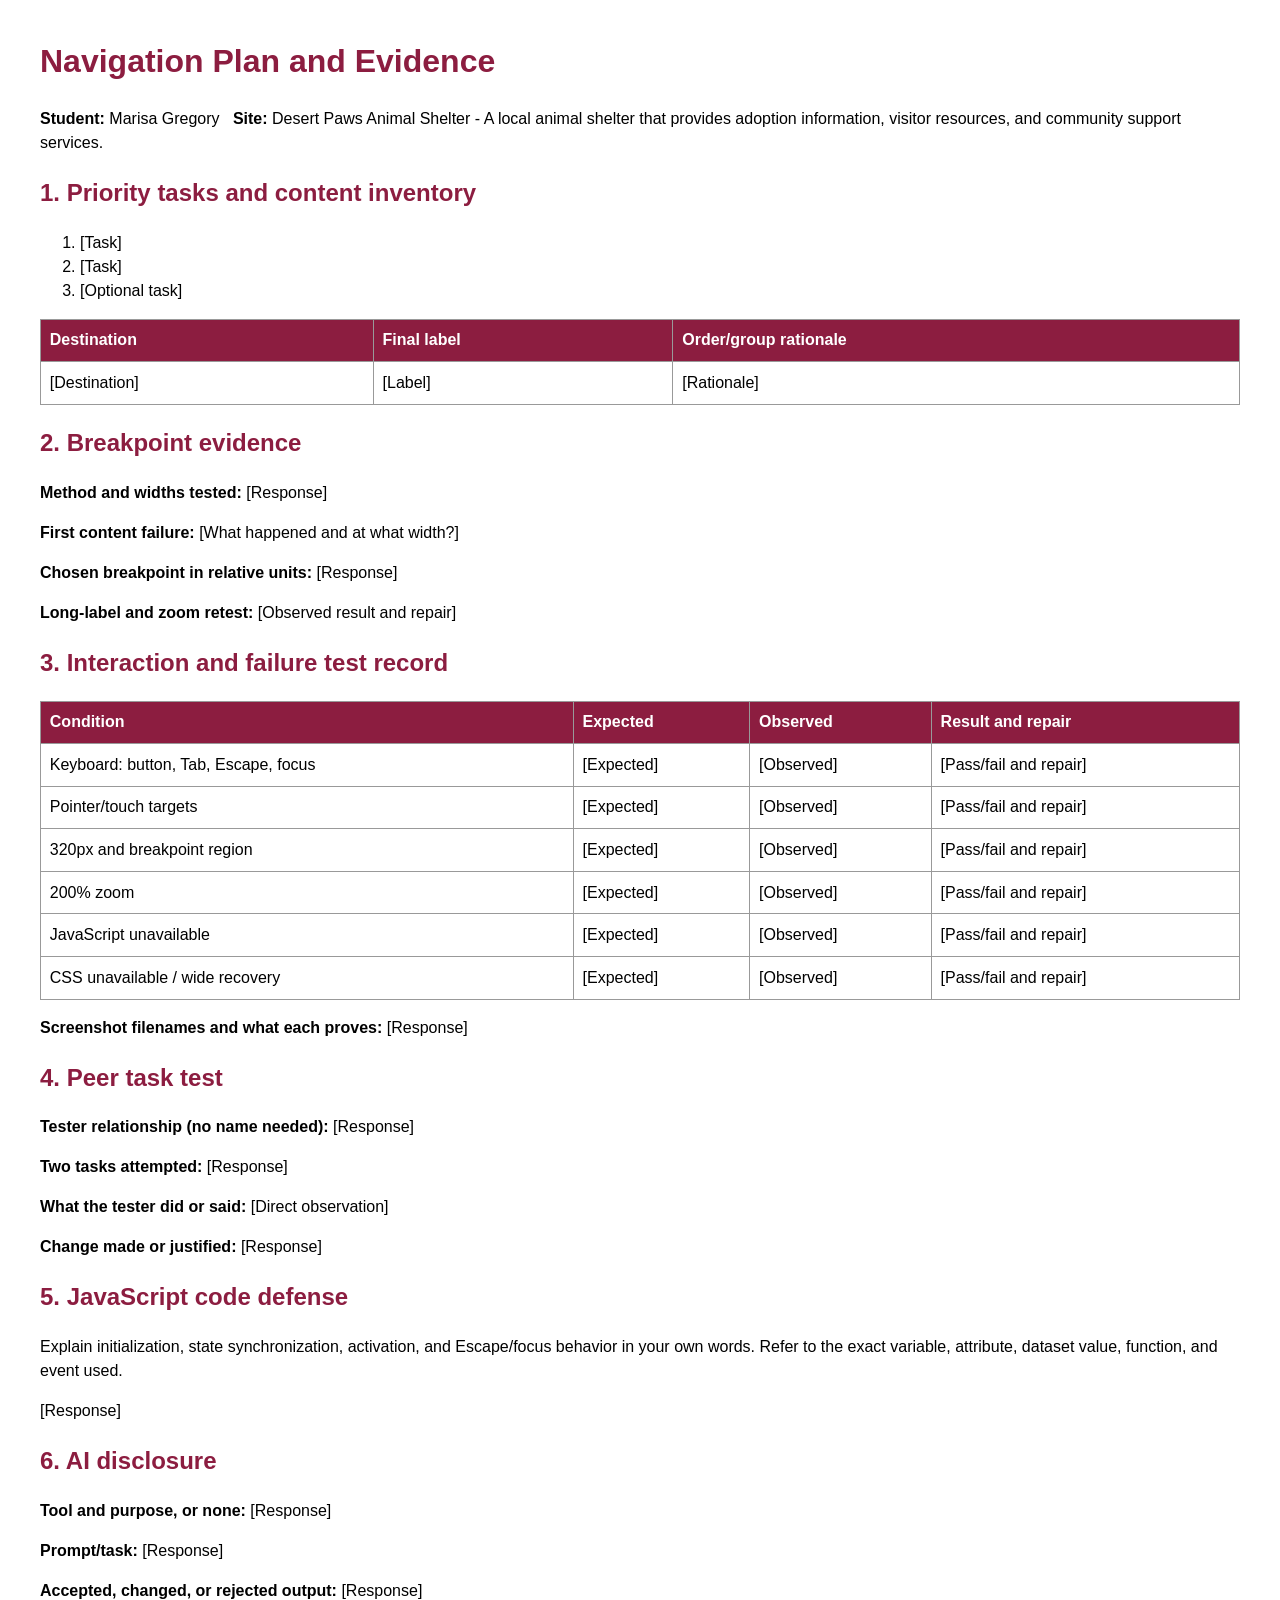
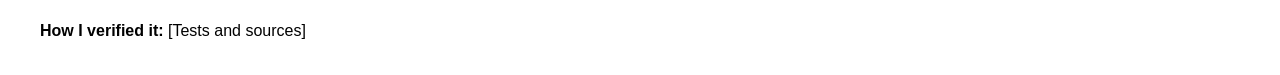
==== navigation-plan.html @ 023e8312 "Site Concept Updated" ====
<!doctype html>
<html lang="en">

<head>
    <meta charset="utf-8">
    <title>Navigation Plan and Evidence</title>

    <style>
        body {
            max-width: 75rem;
            margin: auto;
            padding: 1rem;
            font: 1rem/1.5 Arial, sans-serif;
        }

        h1,
        h2 {
            color: #8c1d40;
        }

        table {
            width: 100%;
            border-collapse: collapse;
        }

        th,
        td {
            border: 1px solid #999;
            padding: .55rem;
            text-align: left;
            vertical-align: top;
        }

        th {
            background: #8c1d40;
            color: #fff;
        }
    </style>
</head>

<body>
    <h1>Navigation Plan and Evidence</h1>

    <p>
        <strong>Student:</strong> Marisa Gregory &nbsp;
        <strong>Site:</strong> Desert Paws Animal Shelter - A local animal shelter that provides adoption information, visitor resources, and community support services.
    </p>

    <h2>1. Priority tasks and content inventory</h2>

    <ol>
        <li>[Task]</li>
        <li>[Task]</li>
        <li>[Optional task]</li>
    </ol>

    <table>
        <tr>
            <th>Destination</th>
            <th>Final label</th>
            <th>Order/group rationale</th>
        </tr>

        <tr>
            <td>[Destination]</td>
            <td>[Label]</td>
            <td>[Rationale]</td>
        </tr>
    </table>

    <h2>2. Breakpoint evidence</h2>

    <p>
        <strong>Method and widths tested:</strong> [Response]
    </p>

    <p>
        <strong>First content failure:</strong>
        [What happened and at what width?]
    </p>

    <p>
        <strong>Chosen breakpoint in relative units:</strong> [Response]
    </p>

    <p>
        <strong>Long-label and zoom retest:</strong>
        [Observed result and repair]
    </p>

    <h2>3. Interaction and failure test record</h2>

    <table>
        <tr>
            <th>Condition</th>
            <th>Expected</th>
            <th>Observed</th>
            <th>Result and repair</th>
        </tr>

        <tr>
            <td>Keyboard: button, Tab, Escape, focus</td>
            <td>[Expected]</td>
            <td>[Observed]</td>
            <td>[Pass/fail and repair]</td>
        </tr>

        <tr>
            <td>Pointer/touch targets</td>
            <td>[Expected]</td>
            <td>[Observed]</td>
            <td>[Pass/fail and repair]</td>
        </tr>

        <tr>
            <td>320px and breakpoint region</td>
            <td>[Expected]</td>
            <td>[Observed]</td>
            <td>[Pass/fail and repair]</td>
        </tr>

        <tr>
            <td>200% zoom</td>
            <td>[Expected]</td>
            <td>[Observed]</td>
            <td>[Pass/fail and repair]</td>
        </tr>

        <tr>
            <td>JavaScript unavailable</td>
            <td>[Expected]</td>
            <td>[Observed]</td>
            <td>[Pass/fail and repair]</td>
        </tr>

        <tr>
            <td>CSS unavailable / wide recovery</td>
            <td>[Expected]</td>
            <td>[Observed]</td>
            <td>[Pass/fail and repair]</td>
        </tr>
    </table>

    <p>
        <strong>Screenshot filenames and what each proves:</strong>
        [Response]
    </p>

    <h2>4. Peer task test</h2>

    <p>
        <strong>Tester relationship (no name needed):</strong> [Response]
    </p>

    <p>
        <strong>Two tasks attempted:</strong> [Response]
    </p>

    <p>
        <strong>What the tester did or said:</strong>
        [Direct observation]
    </p>

    <p>
        <strong>Change made or justified:</strong> [Response]
    </p>

    <h2>5. JavaScript code defense</h2>

    <p>
        Explain initialization, state synchronization, activation, and
        Escape/focus behavior in your own words. Refer to the exact variable,
        attribute, dataset value, function, and event used.
    </p>

    <p>[Response]</p>

    <h2>6. AI disclosure</h2>

    <p>
        <strong>Tool and purpose, or none:</strong> [Response]
    </p>

    <p>
        <strong>Prompt/task:</strong> [Response]
    </p>

    <p>
        <strong>Accepted, changed, or rejected output:</strong> [Response]
    </p>

    <p>
        <strong>How I verified it:</strong> [Tests and sources]
    </p>
</body>

</html>
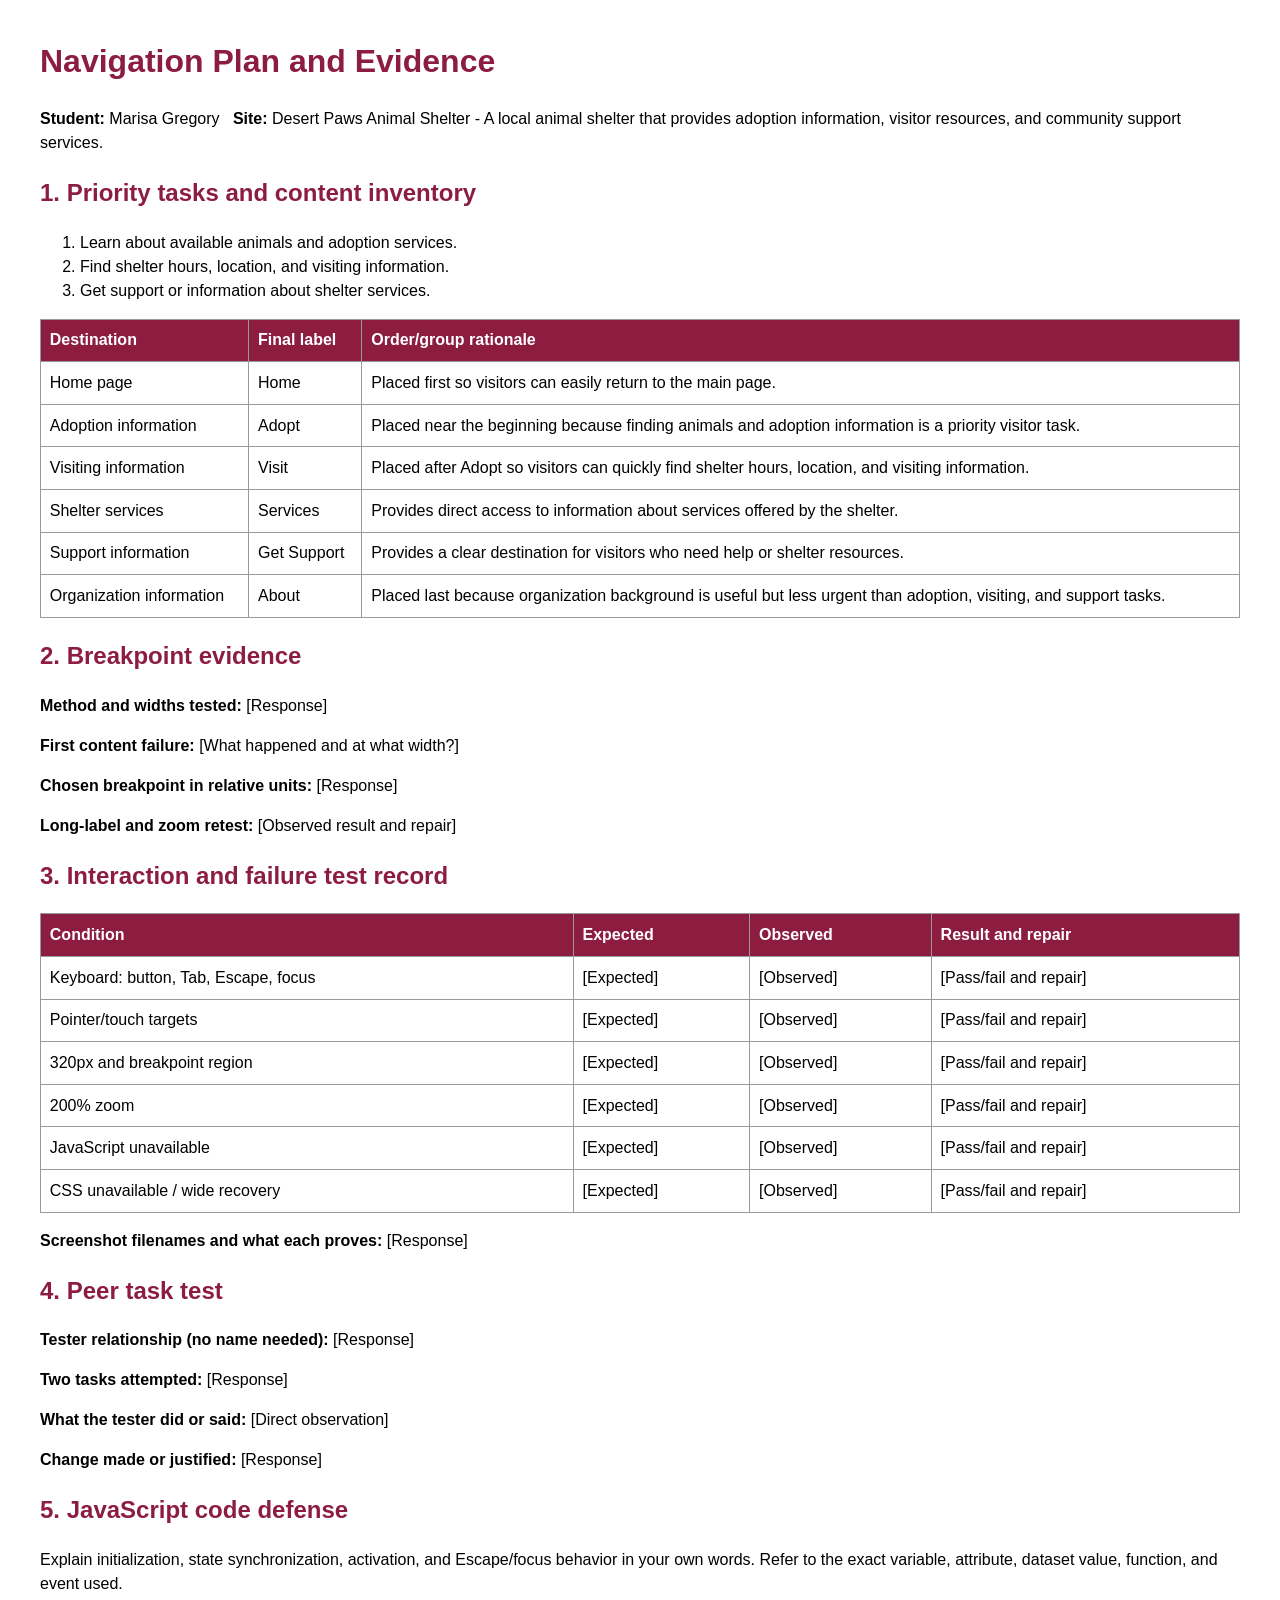
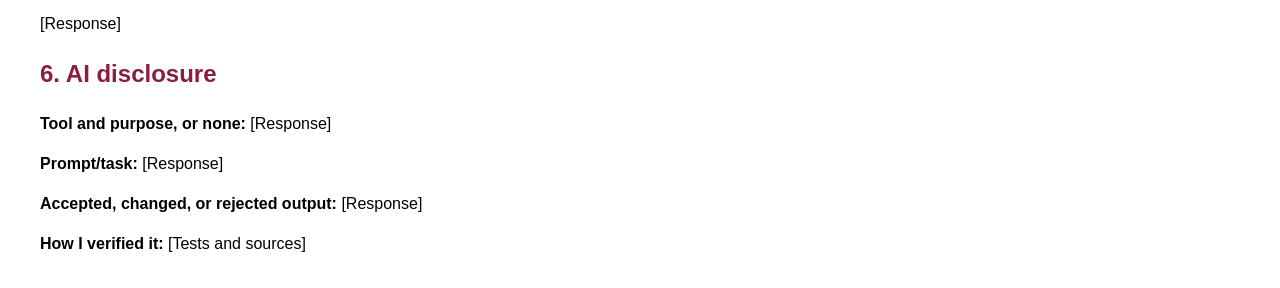
==== commit c3081a3b: "Updates" ====
--- a/navigation-plan.html
+++ b/navigation-plan.html
@@ -46,12 +46,11 @@
         <strong>Site:</strong> Desert Paws Animal Shelter - A local animal shelter that provides adoption information, visitor resources, and community support services.
     </p>
 
-    <h2>1. Priority tasks and content inventory</h2>
-
+   <h2>1. Priority tasks and content inventory</h2>
     <ol>
-        <li>[Task]</li>
-        <li>[Task]</li>
-        <li>[Optional task]</li>
+        <li>Learn about available animals and adoption services.</li>
+        <li>Find shelter hours, location, and visiting information.</li>
+        <li>Get support or information about shelter services.</li>
     </ol>
 
     <table>
@@ -62,10 +61,41 @@
         </tr>
 
         <tr>
-            <td>[Destination]</td>
-            <td>[Label]</td>
-            <td>[Rationale]</td>
-        </tr>
+            <td>Home page</td>
+            <td>Home</td>
+            <td>Placed first so visitors can easily return to the main page.</td>
+        </tr>
+        
+        <tr>
+            <td>Adoption information</td>
+            <td>Adopt</td>
+            <td>Placed near the beginning because finding animals and adoption information is a priority visitor task.</td>
+        </tr>
+        
+        <tr>
+            <td>Visiting information</td>
+            <td>Visit</td>
+            <td>Placed after Adopt so visitors can quickly find shelter hours, location, and visiting information.</td>
+        </tr>
+        
+        <tr>
+            <td>Shelter services</td>
+            <td>Services</td>
+            <td>Provides direct access to information about services offered by the shelter.</td>
+        </tr>
+        
+        <tr>
+            <td>Support information</td>
+            <td>Get Support</td>
+            <td>Provides a clear destination for visitors who need help or shelter resources.</td>
+        </tr>
+        
+        <tr>
+            <td>Organization information</td>
+            <td>About</td>
+            <td>Placed last because organization background is useful but less urgent than adoption, visiting, and support tasks.</td>
+        </tr>
+        
     </table>
 
     <h2>2. Breakpoint evidence</h2>
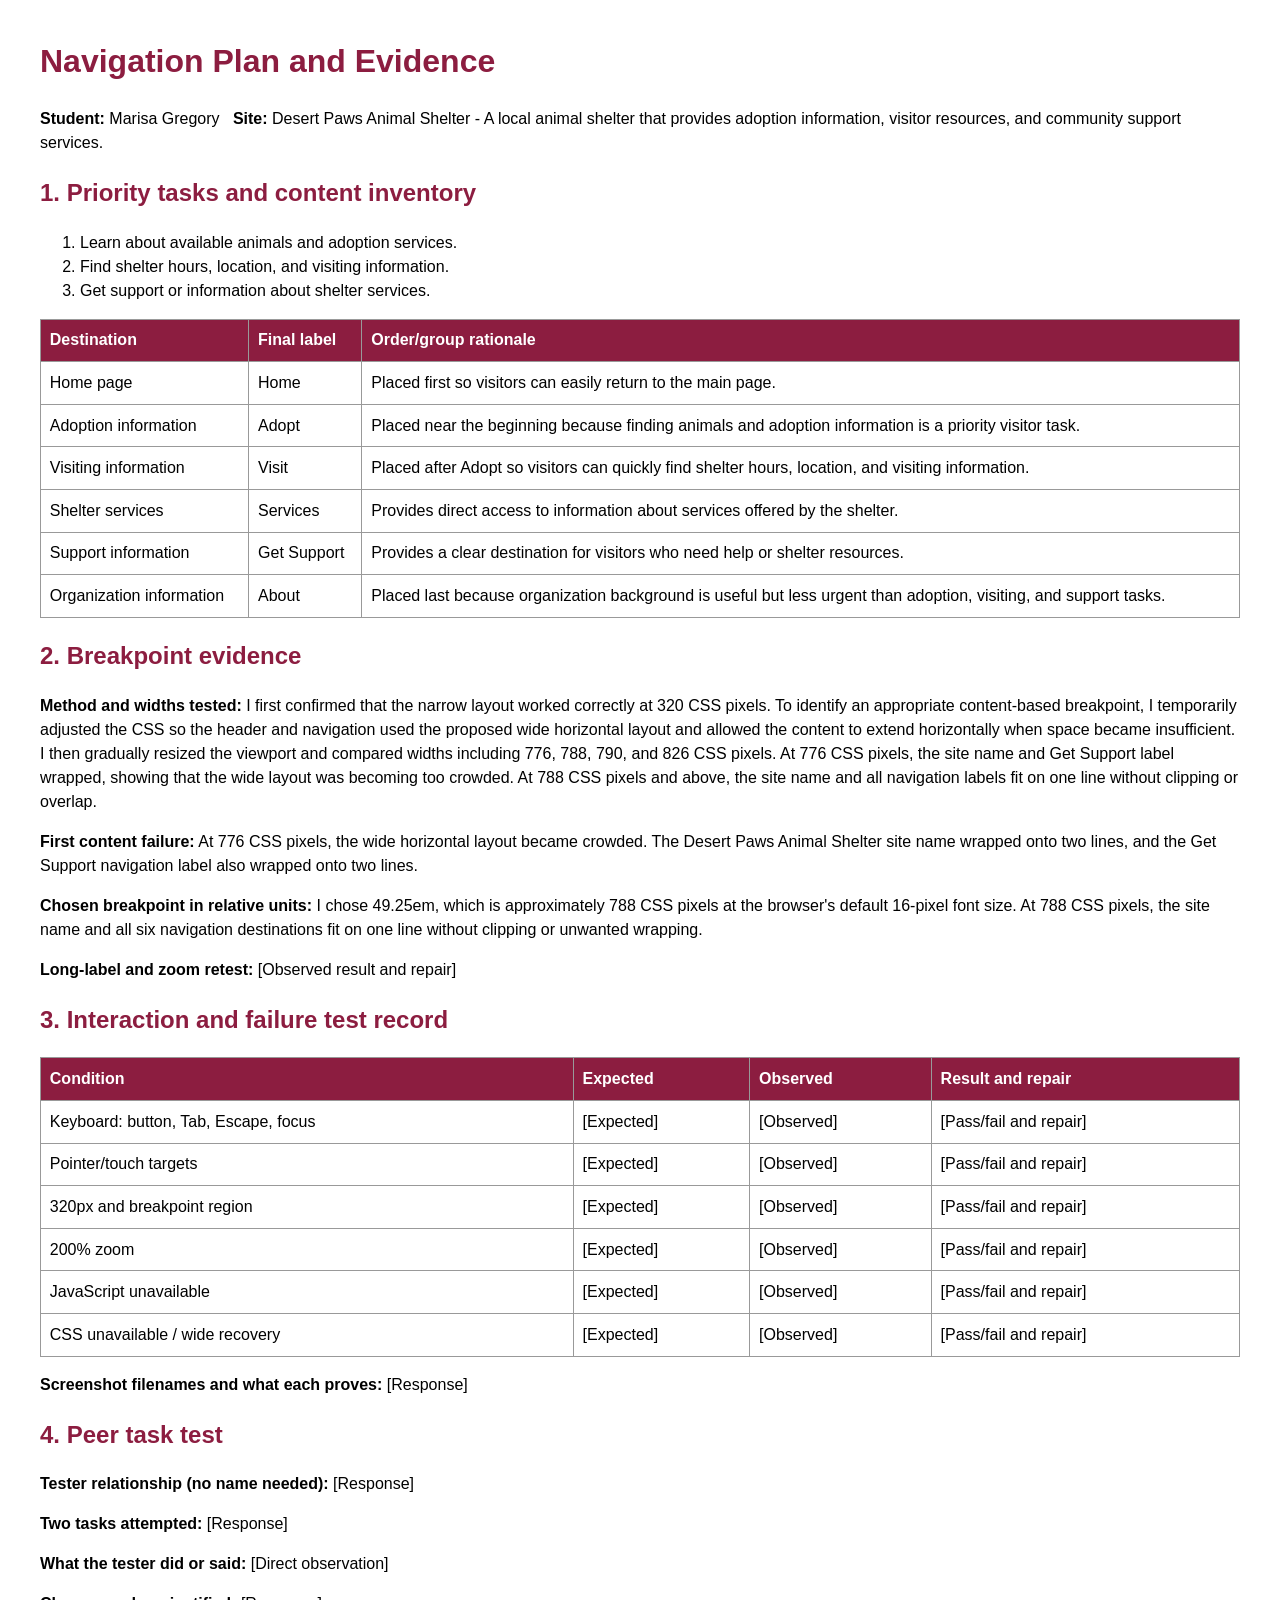
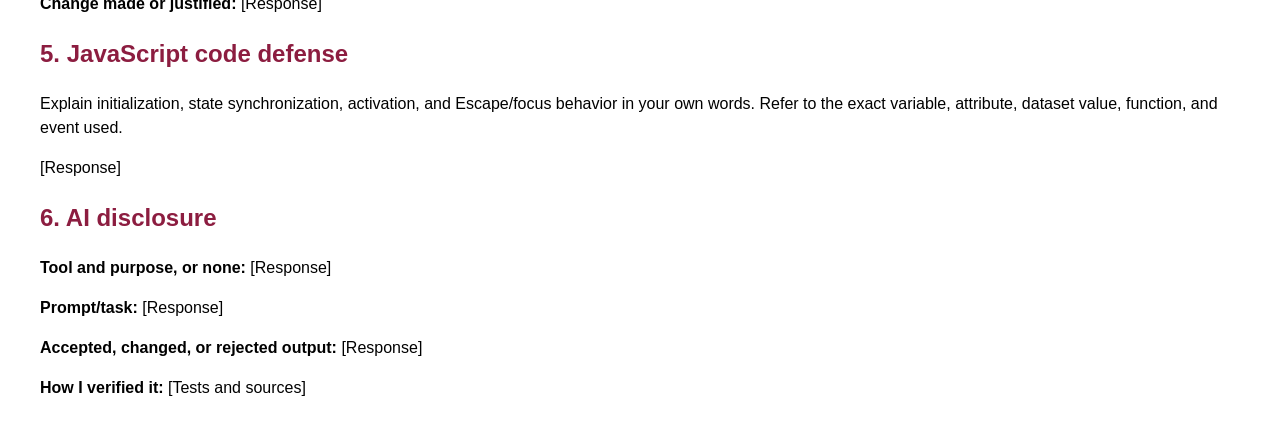
==== commit fa92f0ff: "Updates" ====
--- a/navigation-plan.html
+++ b/navigation-plan.html
@@ -95,23 +95,27 @@
             <td>About</td>
             <td>Placed last because organization background is useful but less urgent than adoption, visiting, and support tasks.</td>
         </tr>
-        
+
     </table>
 
     <h2>2. Breakpoint evidence</h2>
-
-    <p>
-        <strong>Method and widths tested:</strong> [Response]
-    </p>
-
-    <p>
-        <strong>First content failure:</strong>
-        [What happened and at what width?]
-    </p>
-
-    <p>
-        <strong>Chosen breakpoint in relative units:</strong> [Response]
-    </p>
+        <p>
+            <strong>Method and widths tested:</strong>
+            I first confirmed that the narrow layout worked correctly at 320 CSS pixels. To identify an appropriate content-based breakpoint, I temporarily adjusted the CSS
+            so the header and navigation used the proposed wide horizontal layout and allowed the content to extend horizontally when space became insufficient. I then gradually
+            resized the viewport and compared widths including 776, 788, 790, and 826 CSS pixels. At 776 CSS pixels, the site name and Get Support label wrapped, showing that the wide
+            layout was becoming too crowded. At 788 CSS pixels and above, the site name and all navigation labels fit on one line without clipping or overlap.
+        </p>
+
+        <p>
+            <strong>First content failure:</strong>
+            At 776 CSS pixels, the wide horizontal layout became crowded. The Desert Paws Animal Shelter site name wrapped onto two lines, and the Get Support navigation label also wrapped onto two lines.
+        </p>
+
+        <p>
+            <strong>Chosen breakpoint in relative units:</strong>
+            I chose 49.25em, which is approximately 788 CSS pixels at the browser's default 16-pixel font size. At 788 CSS pixels, the site name and all six navigation destinations fit on one line without clipping or unwanted wrapping.
+        </p>
 
     <p>
         <strong>Long-label and zoom retest:</strong>
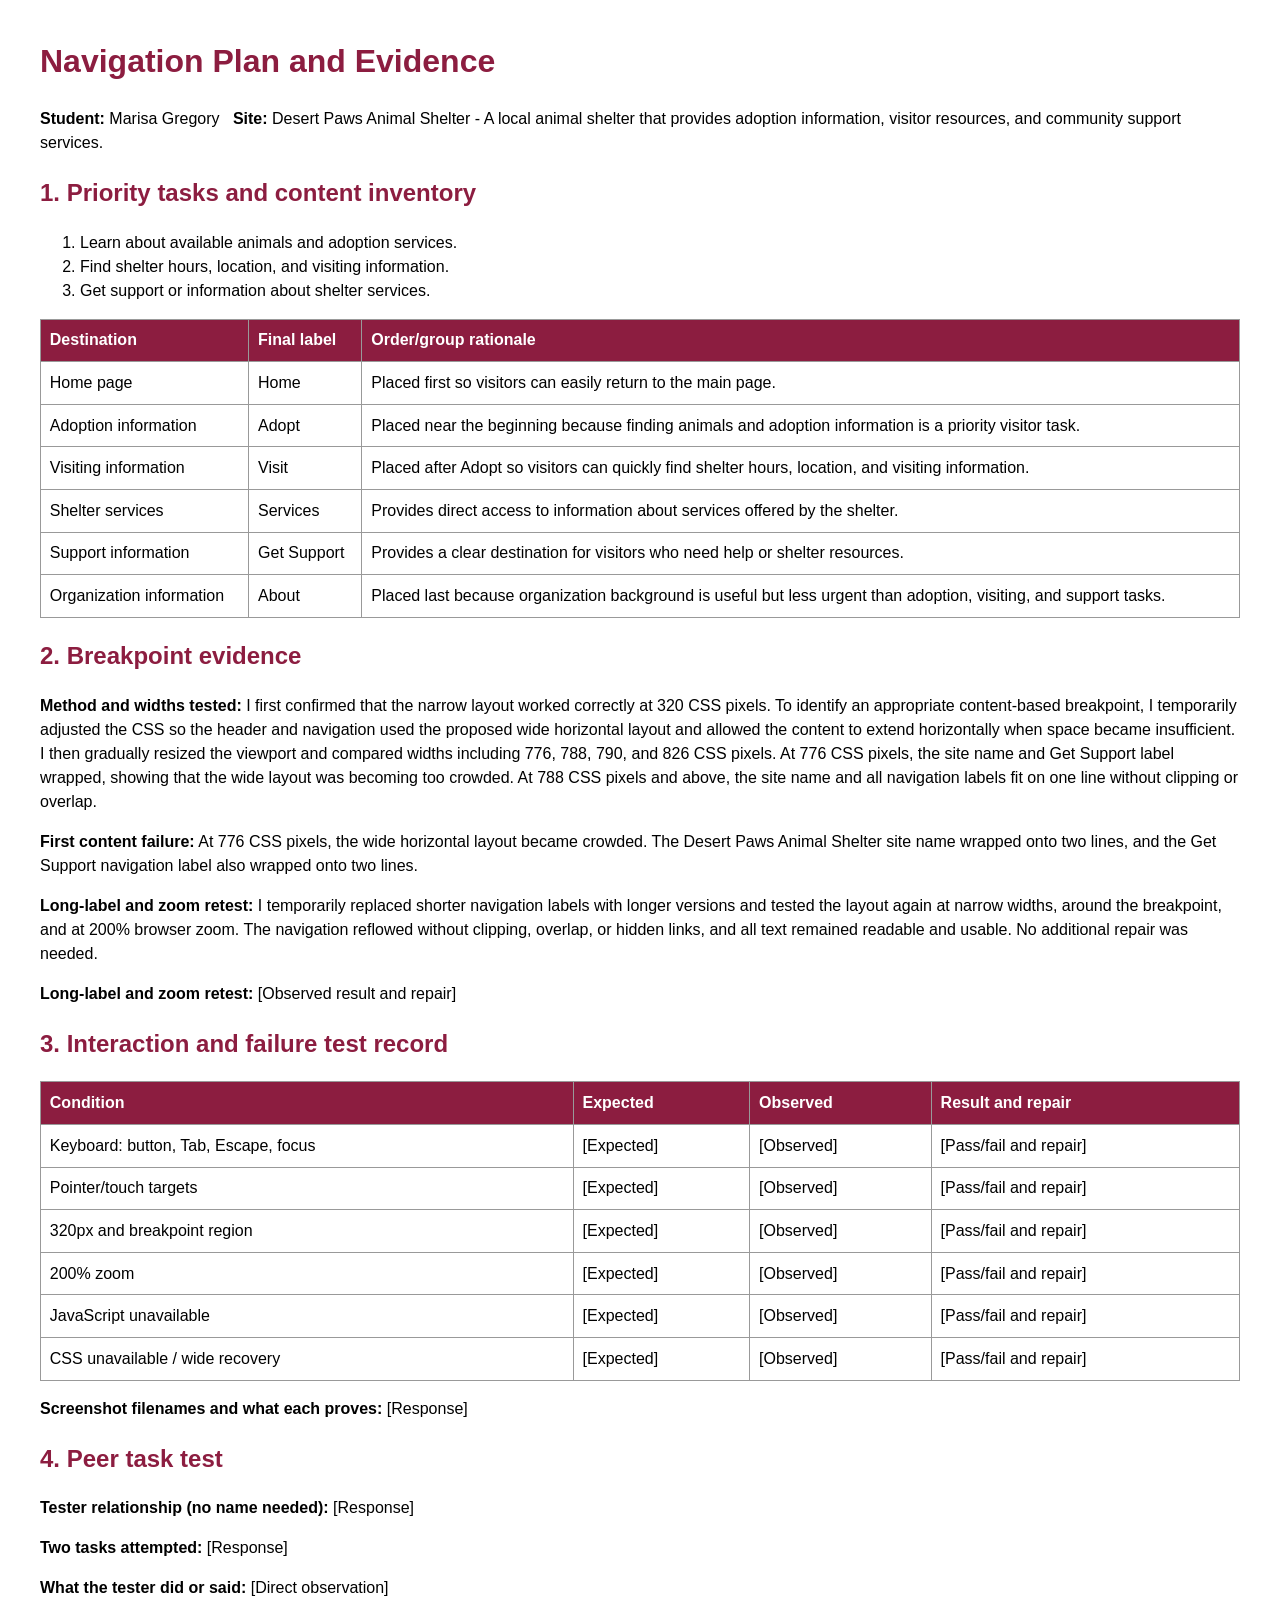
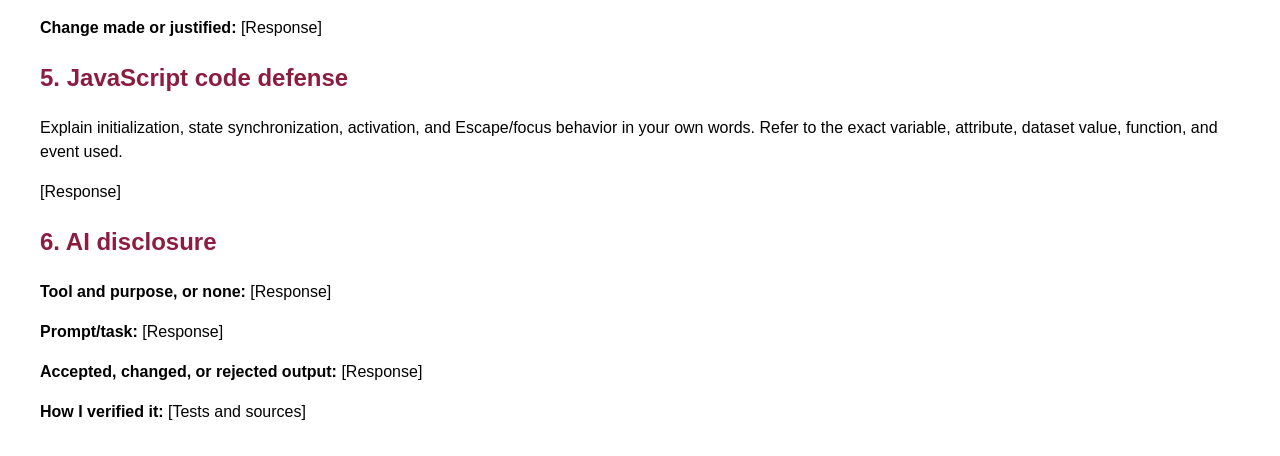
==== commit 2f8463d4: "Updates" ====
--- a/navigation-plan.html
+++ b/navigation-plan.html
@@ -113,8 +113,9 @@
         </p>
 
         <p>
-            <strong>Chosen breakpoint in relative units:</strong>
-            I chose 49.25em, which is approximately 788 CSS pixels at the browser's default 16-pixel font size. At 788 CSS pixels, the site name and all six navigation destinations fit on one line without clipping or unwanted wrapping.
+            <strong>Long-label and zoom retest:</strong>
+            I temporarily replaced shorter navigation labels with longer versions and tested the layout again at narrow widths, around the breakpoint, and at 200% browser zoom. The navigation reflowed without 
+            clipping, overlap, or hidden links, and all text remained readable and usable. No additional repair was needed.
         </p>
 
     <p>
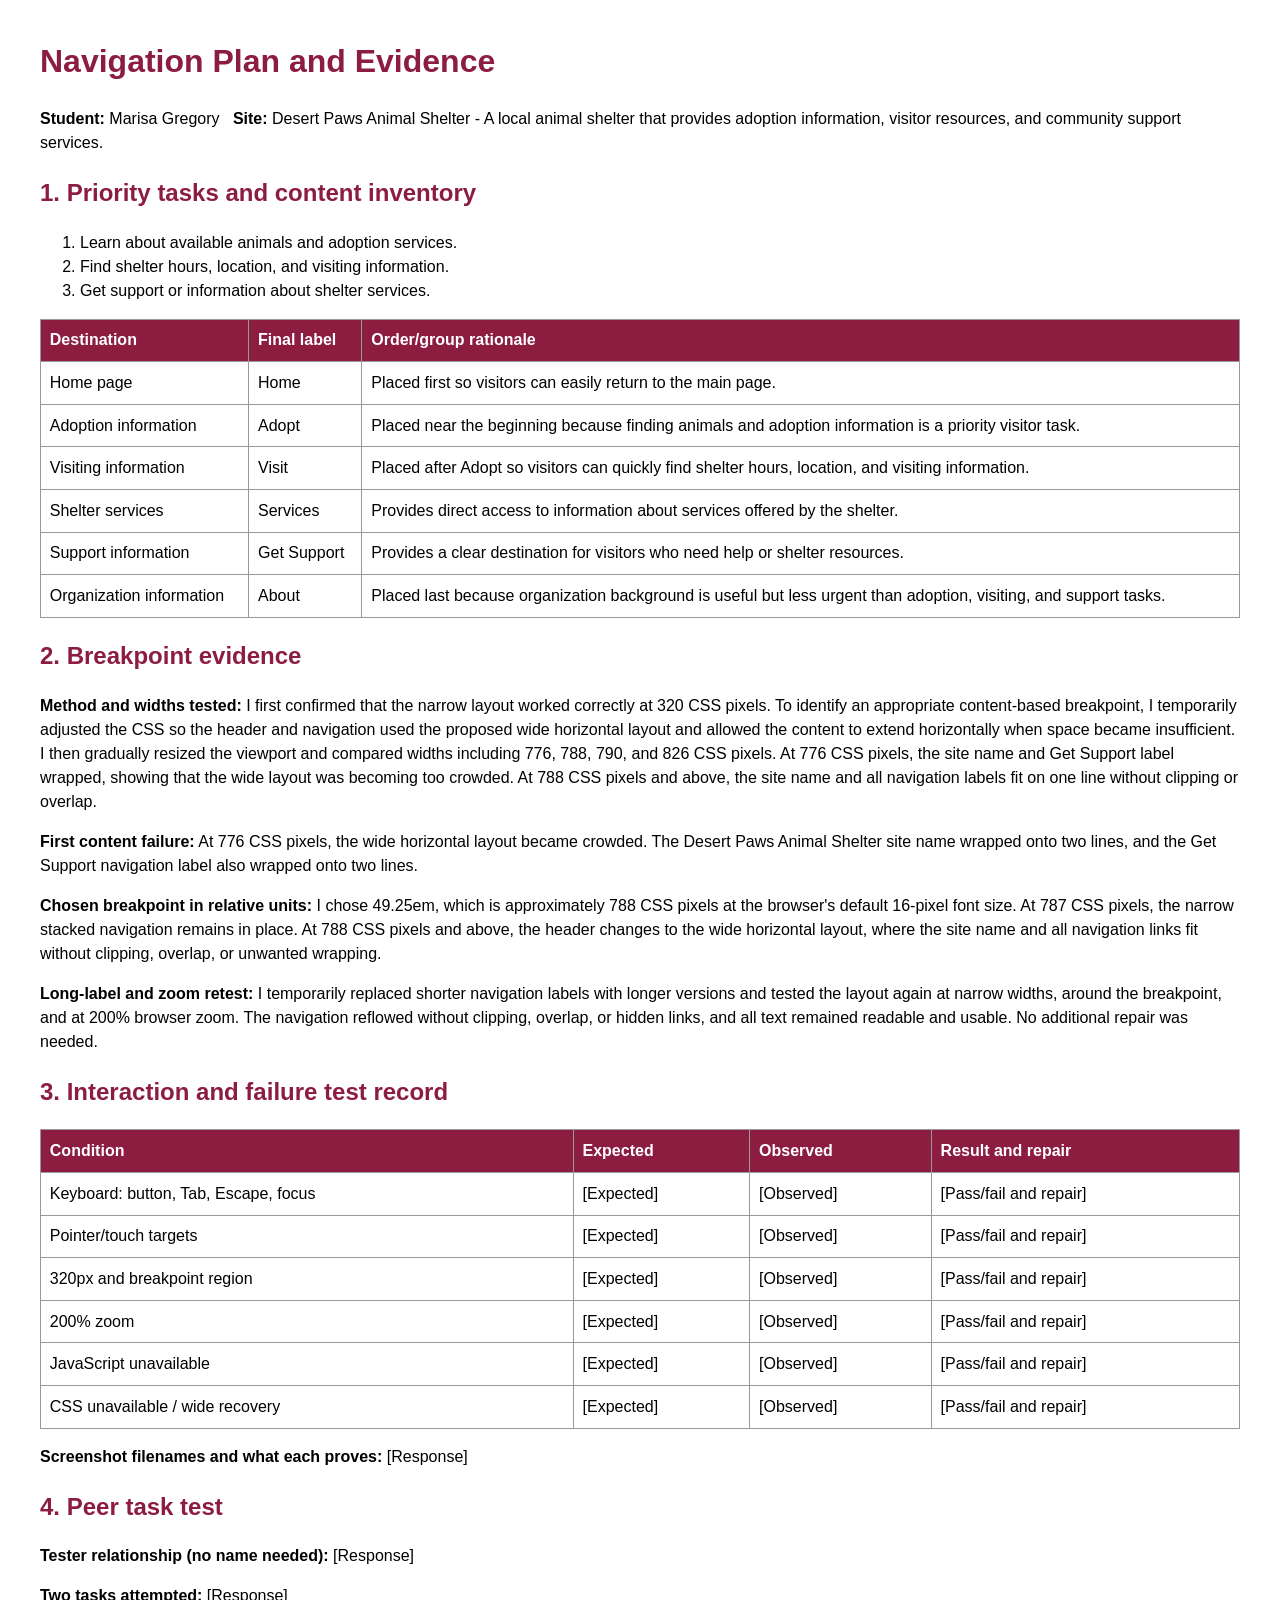
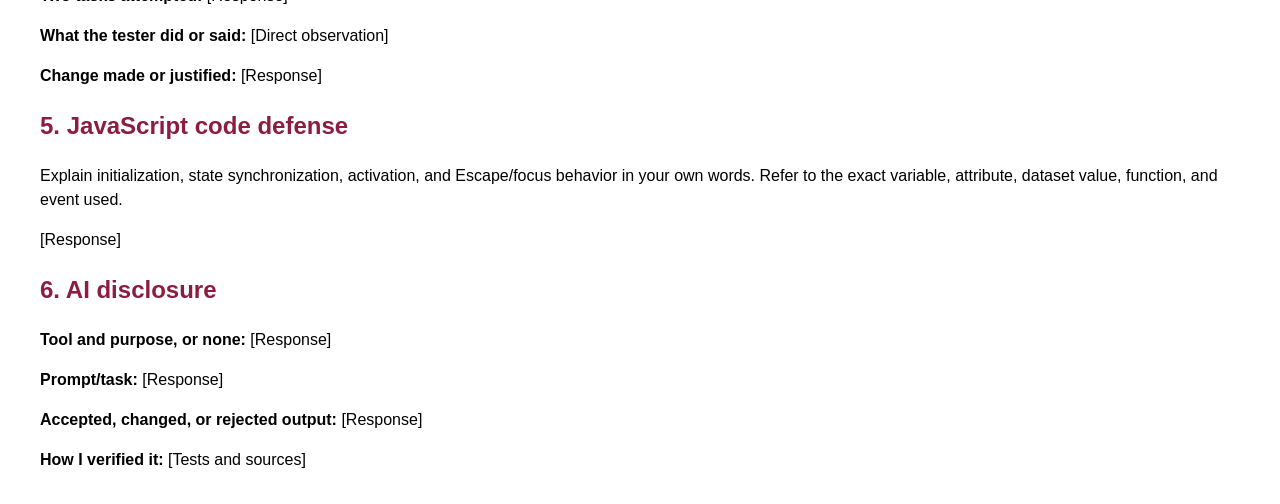
==== commit 6d33c12b: "Forgot my chosen breakpoint paragraph" ====
--- a/navigation-plan.html
+++ b/navigation-plan.html
@@ -113,15 +113,16 @@
         </p>
 
         <p>
+            <strong>Chosen breakpoint in relative units:</strong>
+            I chose 49.25em, which is approximately 788 CSS pixels at the browser's default 16-pixel font size. At 787 CSS pixels, the narrow stacked navigation remains in place. At 788 CSS pixels and above, 
+            the header changes to the wide horizontal layout, where the site name and all navigation links fit without clipping, overlap, or unwanted wrapping.
+        </p>
+
+        <p>
             <strong>Long-label and zoom retest:</strong>
             I temporarily replaced shorter navigation labels with longer versions and tested the layout again at narrow widths, around the breakpoint, and at 200% browser zoom. The navigation reflowed without 
             clipping, overlap, or hidden links, and all text remained readable and usable. No additional repair was needed.
         </p>
-
-    <p>
-        <strong>Long-label and zoom retest:</strong>
-        [Observed result and repair]
-    </p>
 
     <h2>3. Interaction and failure test record</h2>
 
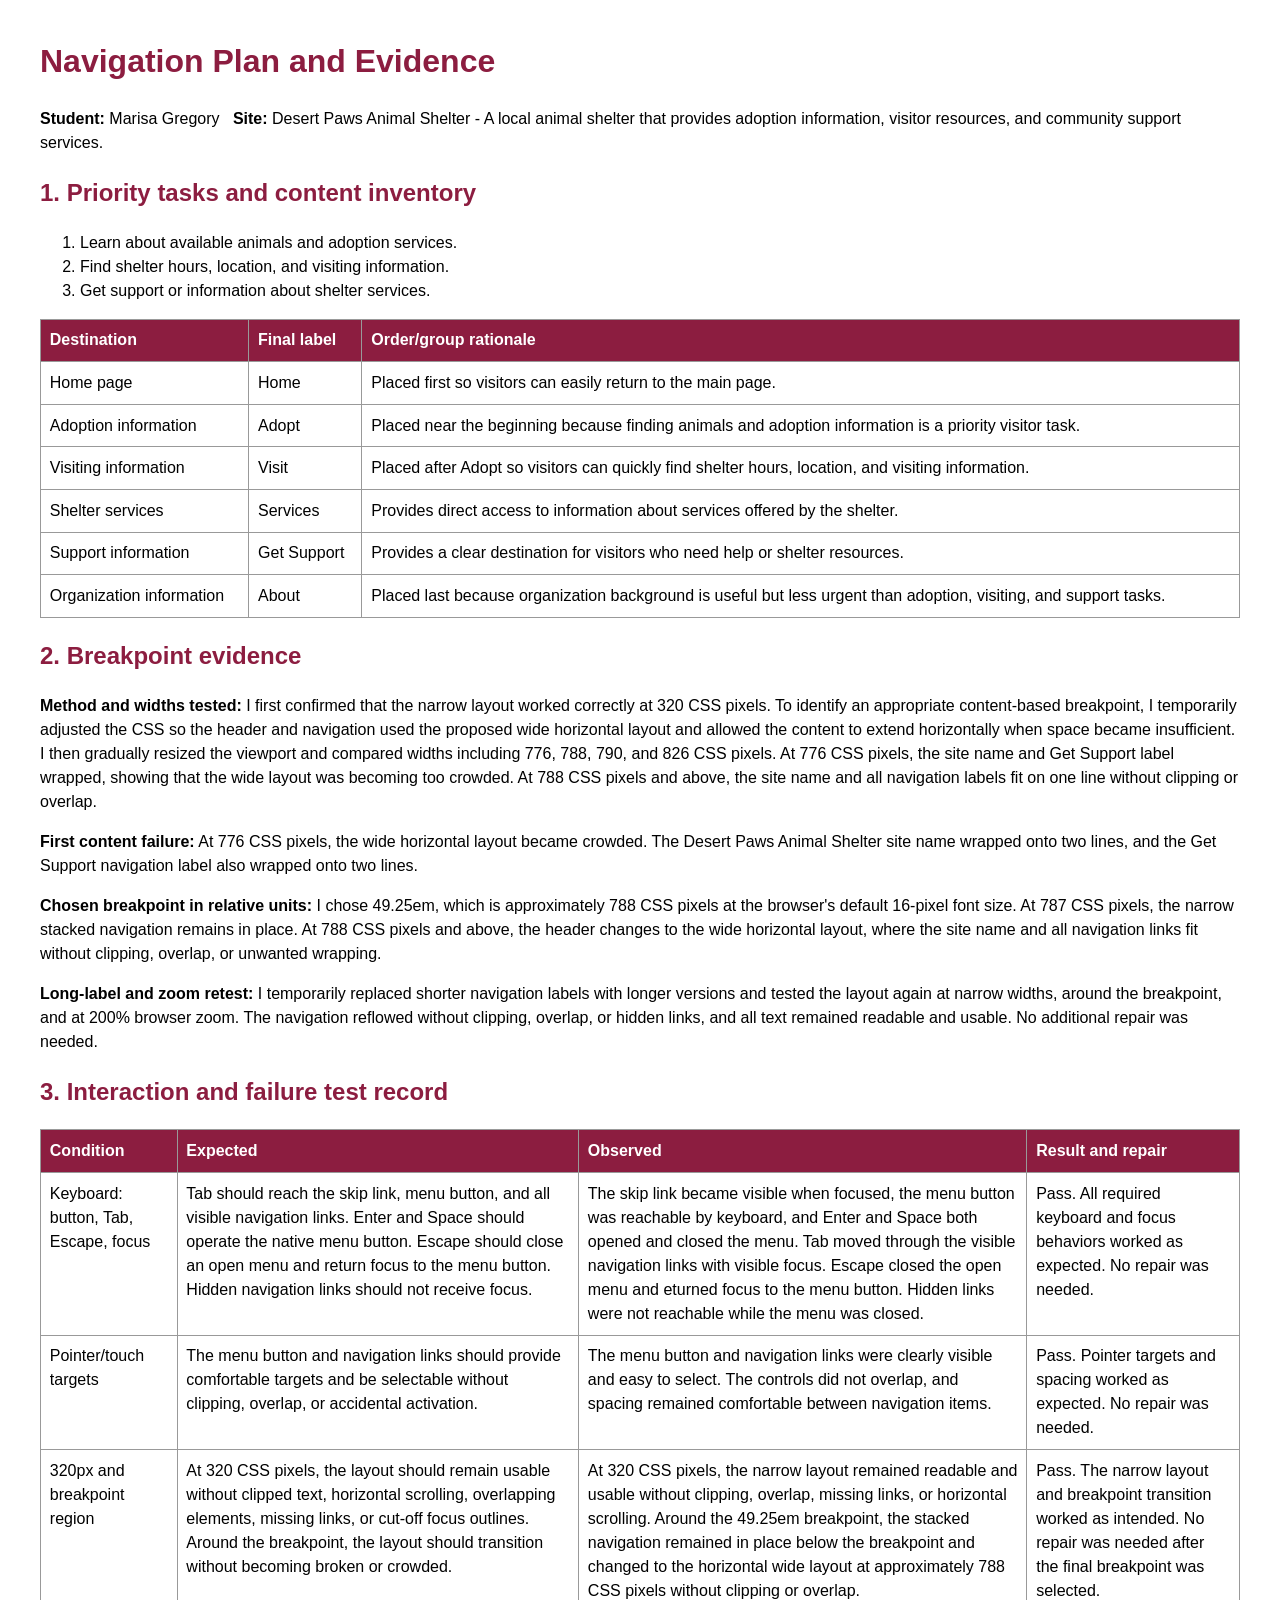
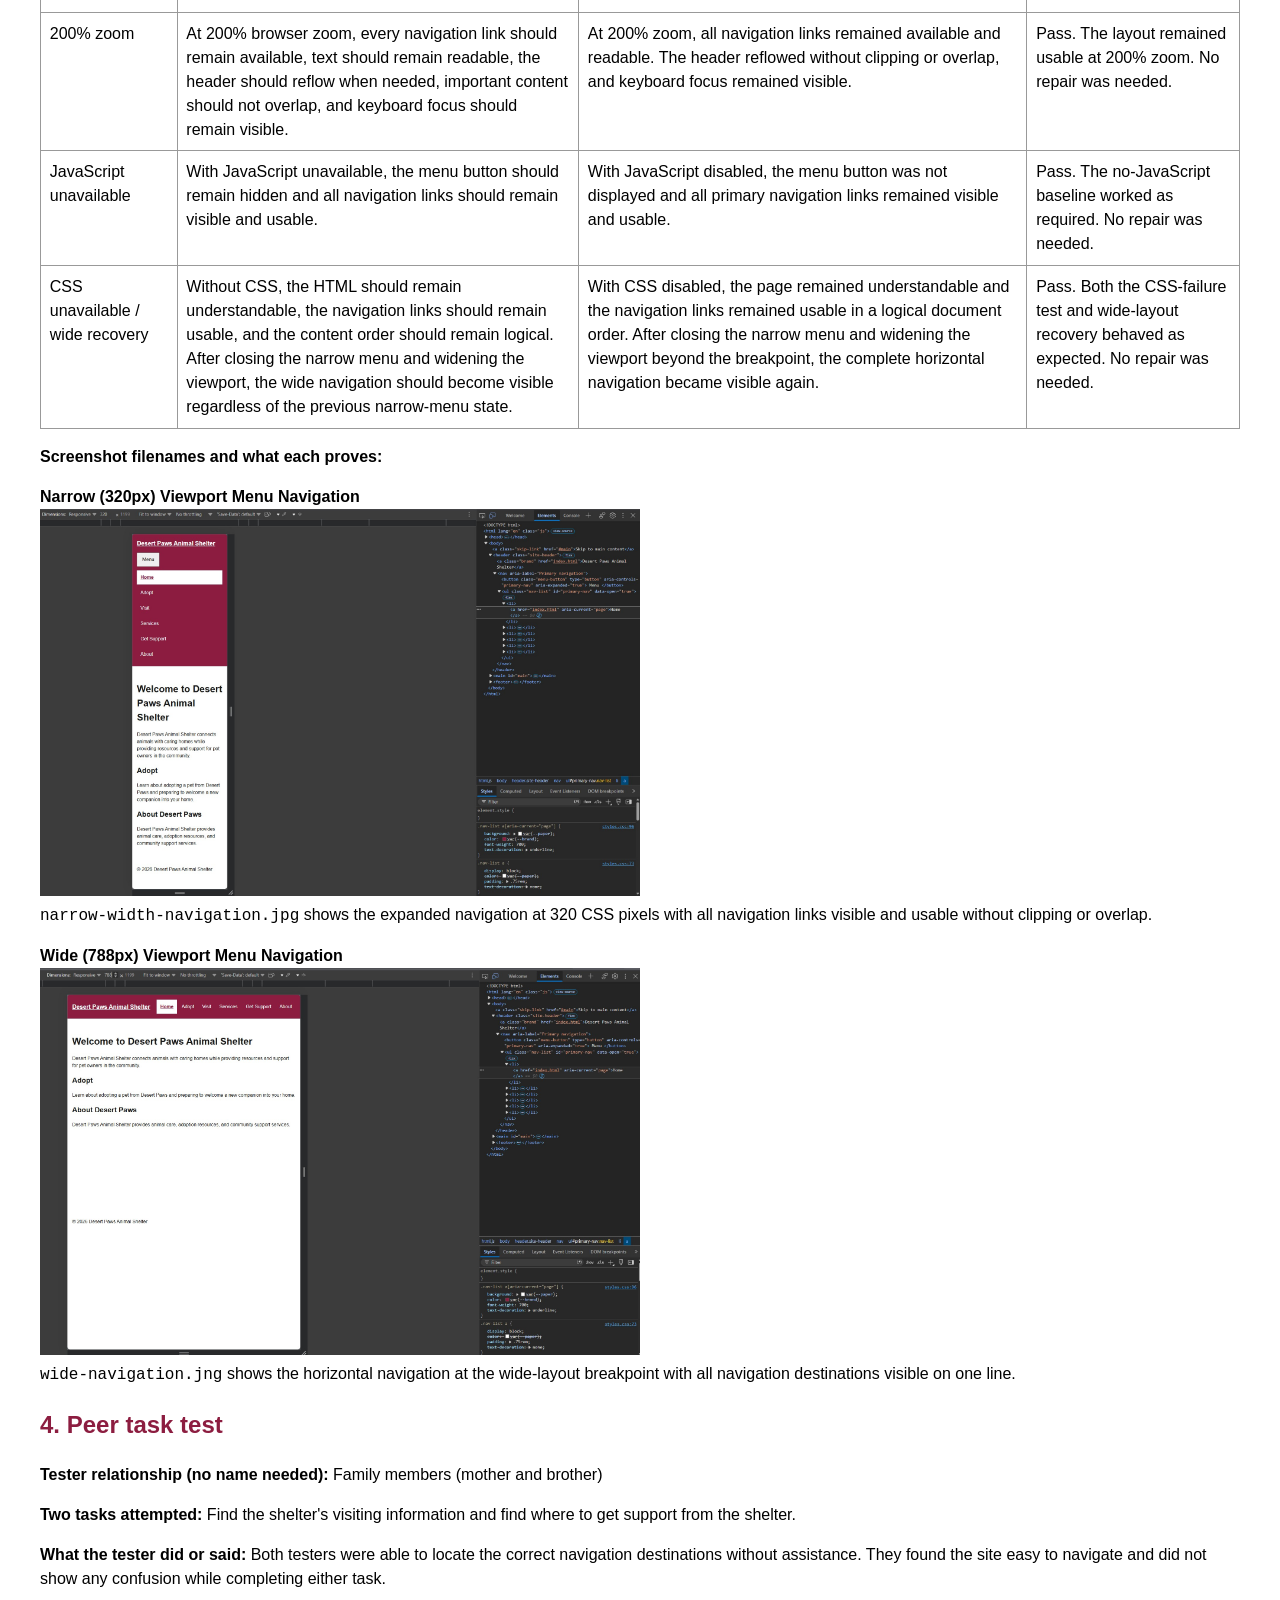
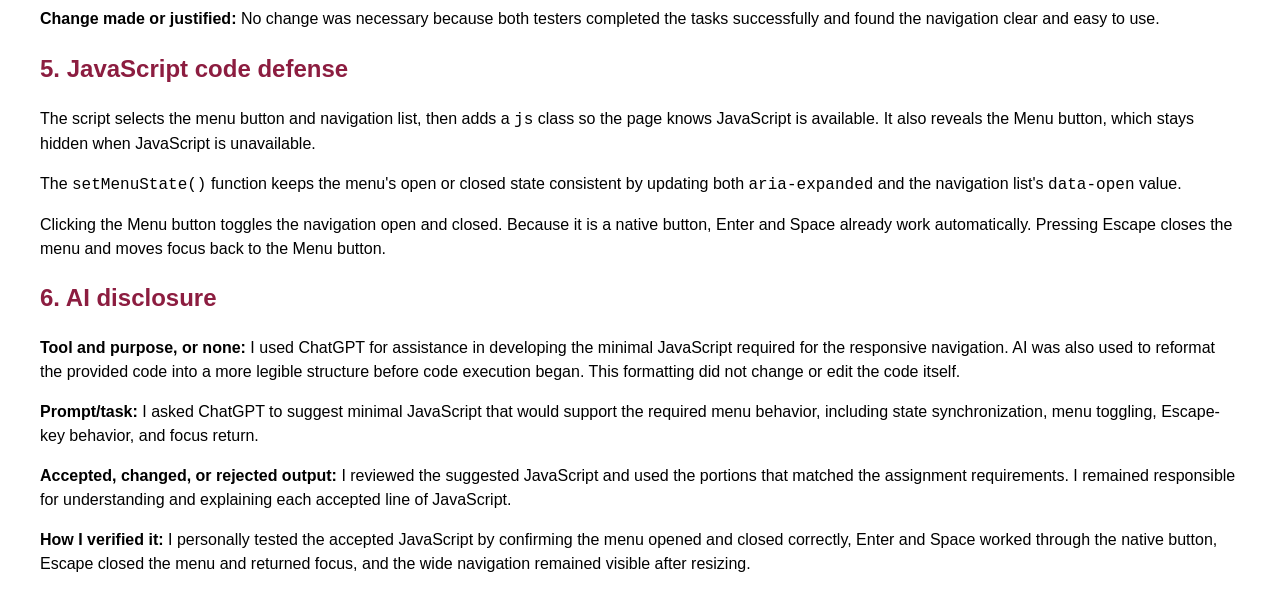
==== commit 5b64f01d: "Final updates" ====
--- a/navigation-plan.html
+++ b/navigation-plan.html
@@ -136,97 +136,163 @@
 
         <tr>
             <td>Keyboard: button, Tab, Escape, focus</td>
-            <td>[Expected]</td>
-            <td>[Observed]</td>
-            <td>[Pass/fail and repair]</td>
+            <td>
+                Tab should reach the skip link, menu button, and all visible navigation links. Enter and Space should operate the native menu button. Escape should close an
+                open menu and return focus to the menu button. Hidden navigation links should not receive focus.
+            </td>
+            <td>
+                The skip link became visible when focused, the menu button was reachable by keyboard, and Enter and Space both opened and closed the menu. Tab moved through
+                the visible navigation links with visible focus. Escape closed the open menu and <img src="" alt="" sizes="" srcset="">eturned focus to the menu button. Hidden links were not reachable while the menu
+                was closed.
+            </td>
+            <td>
+                Pass. All required keyboard and focus behaviors worked as expected. No repair was needed.
+            </td>
         </tr>
 
         <tr>
             <td>Pointer/touch targets</td>
-            <td>[Expected]</td>
-            <td>[Observed]</td>
-            <td>[Pass/fail and repair]</td>
+            <td>
+                The menu button and navigation links should provide comfortable targets and be selectable without clipping, overlap, or accidental activation.
+            </td>
+
+            <td>
+                The menu button and navigation links were clearly visible and easy to select. The controls did not overlap, and spacing remained comfortable between navigation items.
+            </td>
+
+            <td>
+                Pass. Pointer targets and spacing worked as expected. No repair was needed.
+            </td>
         </tr>
 
         <tr>
             <td>320px and breakpoint region</td>
-            <td>[Expected]</td>
-            <td>[Observed]</td>
-            <td>[Pass/fail and repair]</td>
+            <td>
+                At 320 CSS pixels, the layout should remain usable without clipped text, horizontal scrolling, overlapping elements, missing links, or cut-off focus
+                outlines. Around the breakpoint, the layout should transition without becoming broken or crowded.
+            </td>
+            <td>
+                At 320 CSS pixels, the narrow layout remained readable and usable without clipping, overlap, missing links, or horizontal scrolling. Around the 49.25em
+                breakpoint, the stacked navigation remained in place below the breakpoint and changed to the horizontal wide layout at approximately 788 CSS pixels without clipping or overlap.
+            </td>
+            <td>
+                Pass. The narrow layout and breakpoint transition worked as intended. No repair was needed after the final breakpoint was selected.
+            </td>
         </tr>
 
         <tr>
             <td>200% zoom</td>
-            <td>[Expected]</td>
-            <td>[Observed]</td>
-            <td>[Pass/fail and repair]</td>
+            <td>
+                At 200% browser zoom, every navigation link should remain available, text should remain readable, the header should reflow when needed, important content should
+                not overlap, and keyboard focus should remain visible.
+            </td>
+            <td>
+                At 200% zoom, all navigation links remained available and readable. The header reflowed without clipping or overlap, and keyboard focus remained visible.
+            </td>
+            <td>
+                Pass. The layout remained usable at 200% zoom. No repair was needed.
+            </td>
         </tr>
 
         <tr>
             <td>JavaScript unavailable</td>
-            <td>[Expected]</td>
-            <td>[Observed]</td>
-            <td>[Pass/fail and repair]</td>
+            <td>
+                With JavaScript unavailable, the menu button should remain hidden and all navigation links should remain visible and usable.
+            </td>
+            <td>
+                With JavaScript disabled, the menu button was not displayed and all primary navigation links remained visible and usable.
+            </td>
+            <td>
+                Pass. The no-JavaScript baseline worked as required. No repair was needed.
+            </td>
         </tr>
 
         <tr>
             <td>CSS unavailable / wide recovery</td>
-            <td>[Expected]</td>
-            <td>[Observed]</td>
-            <td>[Pass/fail and repair]</td>
+            <td>
+                Without CSS, the HTML should remain understandable, the navigation links should remain usable, and the content order should remain logical. After closing the
+                narrow menu and widening the viewport, the wide navigation should become visible regardless of the previous narrow-menu state.
+            </td>
+            <td>
+                With CSS disabled, the page remained understandable and the navigation links remained usable in a logical document order. After closing the narrow menu and
+                widening the viewport beyond the breakpoint, the complete horizontal navigation became visible again.
+            </td>
+            <td>
+                Pass. Both the CSS-failure test and wide-layout recovery behaved as expected. No repair was needed.
+            </td>
         </tr>
     </table>
 
-    <p>
+     <p>
         <strong>Screenshot filenames and what each proves:</strong>
-        [Response]
+     </p>
+
+     <p>
+        <strong>Narrow (320px) Viewport Menu Navigation</strong><br>
+        <img src="narrow-width-navigation.jpg" width="600"><br>
+        <code>narrow-width-navigation.jpg</code> shows the expanded navigation at 320 CSS pixels with all navigation links visible and usable without clipping or overlap.
+     </p>
+
+     <p>
+        <strong>Wide (788px) Viewport Menu Navigation</strong><br>
+        <img src="wide-navigation.jpg" width="600"><br>
+        <code>wide-navigation.jng</code> shows the horizontal navigation at the wide-layout breakpoint with all navigation destinations visible on one line.
     </p>
 
     <h2>4. Peer task test</h2>
 
     <p>
-        <strong>Tester relationship (no name needed):</strong> [Response]
-    </p>
-
-    <p>
-        <strong>Two tasks attempted:</strong> [Response]
+        <strong>Tester relationship (no name needed):</strong>
+        Family members (mother and brother)
+    </p>
+
+    <p>
+        <strong>Two tasks attempted:</strong>
+        Find the shelter's visiting information and find where to get support from the shelter.
     </p>
 
     <p>
         <strong>What the tester did or said:</strong>
-        [Direct observation]
-    </p>
-
-    <p>
-        <strong>Change made or justified:</strong> [Response]
+        Both testers were able to locate the correct navigation destinations without assistance. They found the site easy to navigate and did not show any confusion while completing
+        either task.
+    </p>
+
+    <p>
+        <strong>Change made or justified:</strong>
+        No change was necessary because both testers completed the tasks successfully and found the navigation clear and easy to use.
     </p>
 
     <h2>5. JavaScript code defense</h2>
 
     <p>
-        Explain initialization, state synchronization, activation, and
-        Escape/focus behavior in your own words. Refer to the exact variable,
-        attribute, dataset value, function, and event used.
-    </p>
-
-    <p>[Response]</p>
+    The script selects the menu button and navigation list, then adds a <code>js</code> class so the page knows JavaScript is available. It also reveals the Menu button, which stays hidden when JavaScript is unavailable.
+    </p>
+
+    <p>
+        The <code>setMenuState()</code> function keeps the menu's open or closed state consistent by updating both <code>aria-expanded</code> and the navigation list's <code>data-open</code> value.
+    </p>
+
+    <p>
+        Clicking the Menu button toggles the navigation open and closed. Because it is a native button, Enter and Space already work automatically. Pressing Escape closes the menu and moves focus back to the Menu button.
+    </p>
 
     <h2>6. AI disclosure</h2>
 
     <p>
-        <strong>Tool and purpose, or none:</strong> [Response]
-    </p>
-
-    <p>
-        <strong>Prompt/task:</strong> [Response]
-    </p>
-
-    <p>
-        <strong>Accepted, changed, or rejected output:</strong> [Response]
-    </p>
-
-    <p>
-        <strong>How I verified it:</strong> [Tests and sources]
+        <strong>Tool and purpose, or none:</strong>  I used ChatGPT for assistance in developing the minimal JavaScript required for the responsive navigation. AI was also used to reformat the provided code into a more legible structure before
+    code execution began. This formatting did not change or edit the code itself.
+    </p>
+
+    <p>
+        <strong>Prompt/task:</strong> I asked ChatGPT to suggest minimal JavaScript that would support the required menu behavior, including state synchronization, menu toggling, Escape-key behavior, and focus return.
+    </p>
+
+    <p>
+        <strong>Accepted, changed, or rejected output:</strong> I reviewed the suggested JavaScript and used the portions that matched the assignment requirements. I remained responsible for understanding and explaining each accepted line of JavaScript.
+    </p>
+
+    <p>
+        <strong>How I verified it:</strong> I personally tested the accepted JavaScript by confirming the menu opened and closed correctly, Enter and Space worked through the native button, Escape closed the menu and returned focus, and the wide navigation remained visible after resizing.
     </p>
 </body>
 
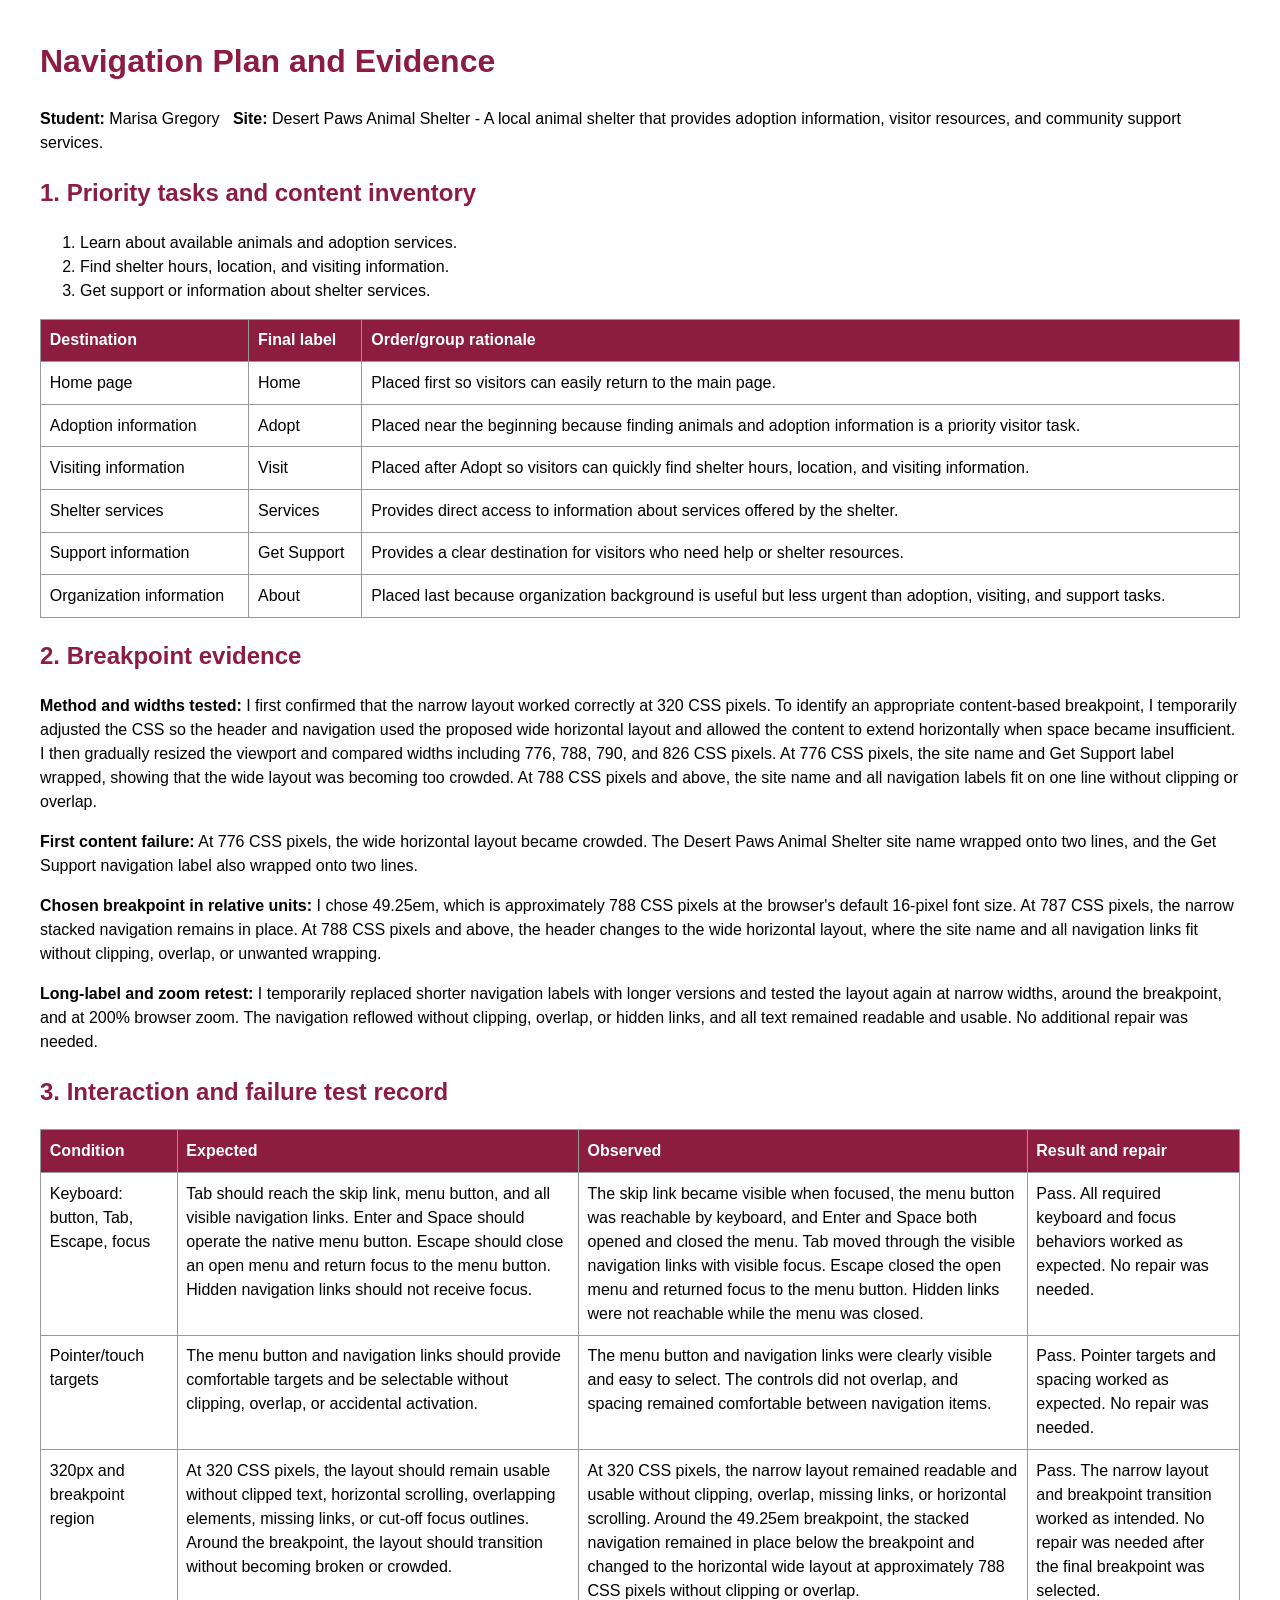
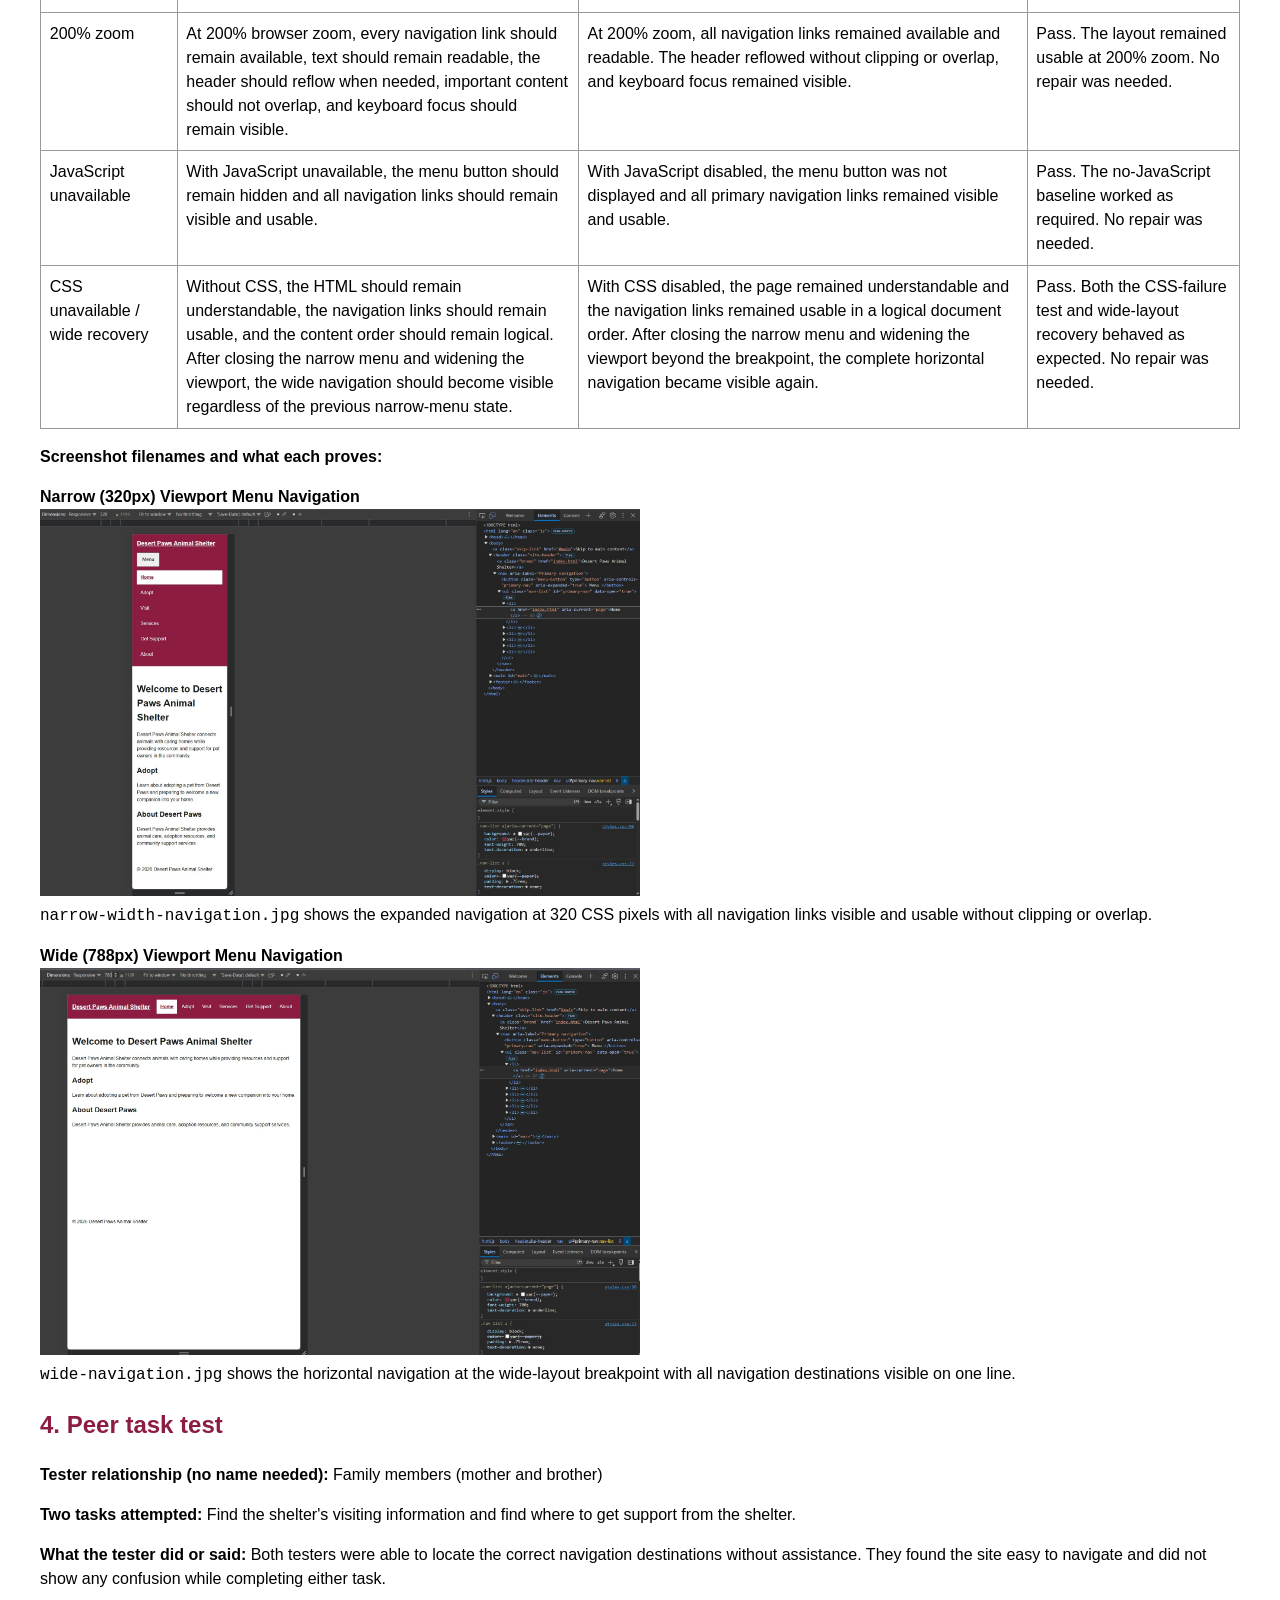
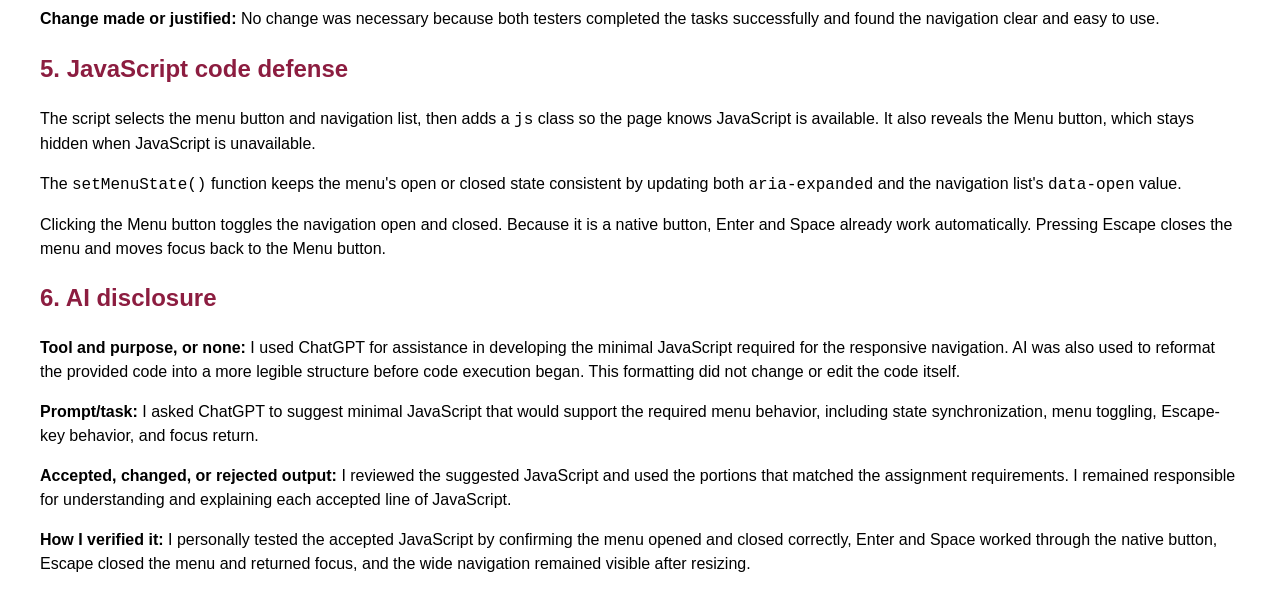
==== commit 760ce610: "Final tweaks" ====
--- a/navigation-plan.html
+++ b/navigation-plan.html
@@ -142,7 +142,7 @@
             </td>
             <td>
                 The skip link became visible when focused, the menu button was reachable by keyboard, and Enter and Space both opened and closed the menu. Tab moved through
-                the visible navigation links with visible focus. Escape closed the open menu and <img src="" alt="" sizes="" srcset="">eturned focus to the menu button. Hidden links were not reachable while the menu
+                the visible navigation links with visible focus. Escape closed the open menu and <img src="" alt="" sizes="" srcset="">returned focus to the menu button. Hidden links were not reachable while the menu
                 was closed.
             </td>
             <td>
@@ -229,14 +229,14 @@
 
      <p>
         <strong>Narrow (320px) Viewport Menu Navigation</strong><br>
-        <img src="narrow-width-navigation.jpg" width="600"><br>
+        <img src="narrow-width-navigation.jpg" alt="Desert Paws Animal Shelter navigation at 320 CSS pixels with the Menu button and all navigation links visible in the expanded narrow layout." width="600"><br>
         <code>narrow-width-navigation.jpg</code> shows the expanded navigation at 320 CSS pixels with all navigation links visible and usable without clipping or overlap.
      </p>
 
      <p>
         <strong>Wide (788px) Viewport Menu Navigation</strong><br>
-        <img src="wide-navigation.jpg" width="600"><br>
-        <code>wide-navigation.jng</code> shows the horizontal navigation at the wide-layout breakpoint with all navigation destinations visible on one line.
+        <img src="wide-navigation.jpg" alt="Desert Paws Animal Shelter navigation at 788 CSS pixels with all navigation links displayed horizontally in the wide layout." width="600"><br>
+        <code>wide-navigation.jpg</code> shows the horizontal navigation at the wide-layout breakpoint with all navigation destinations visible on one line.
     </p>
 
     <h2>4. Peer task test</h2>
